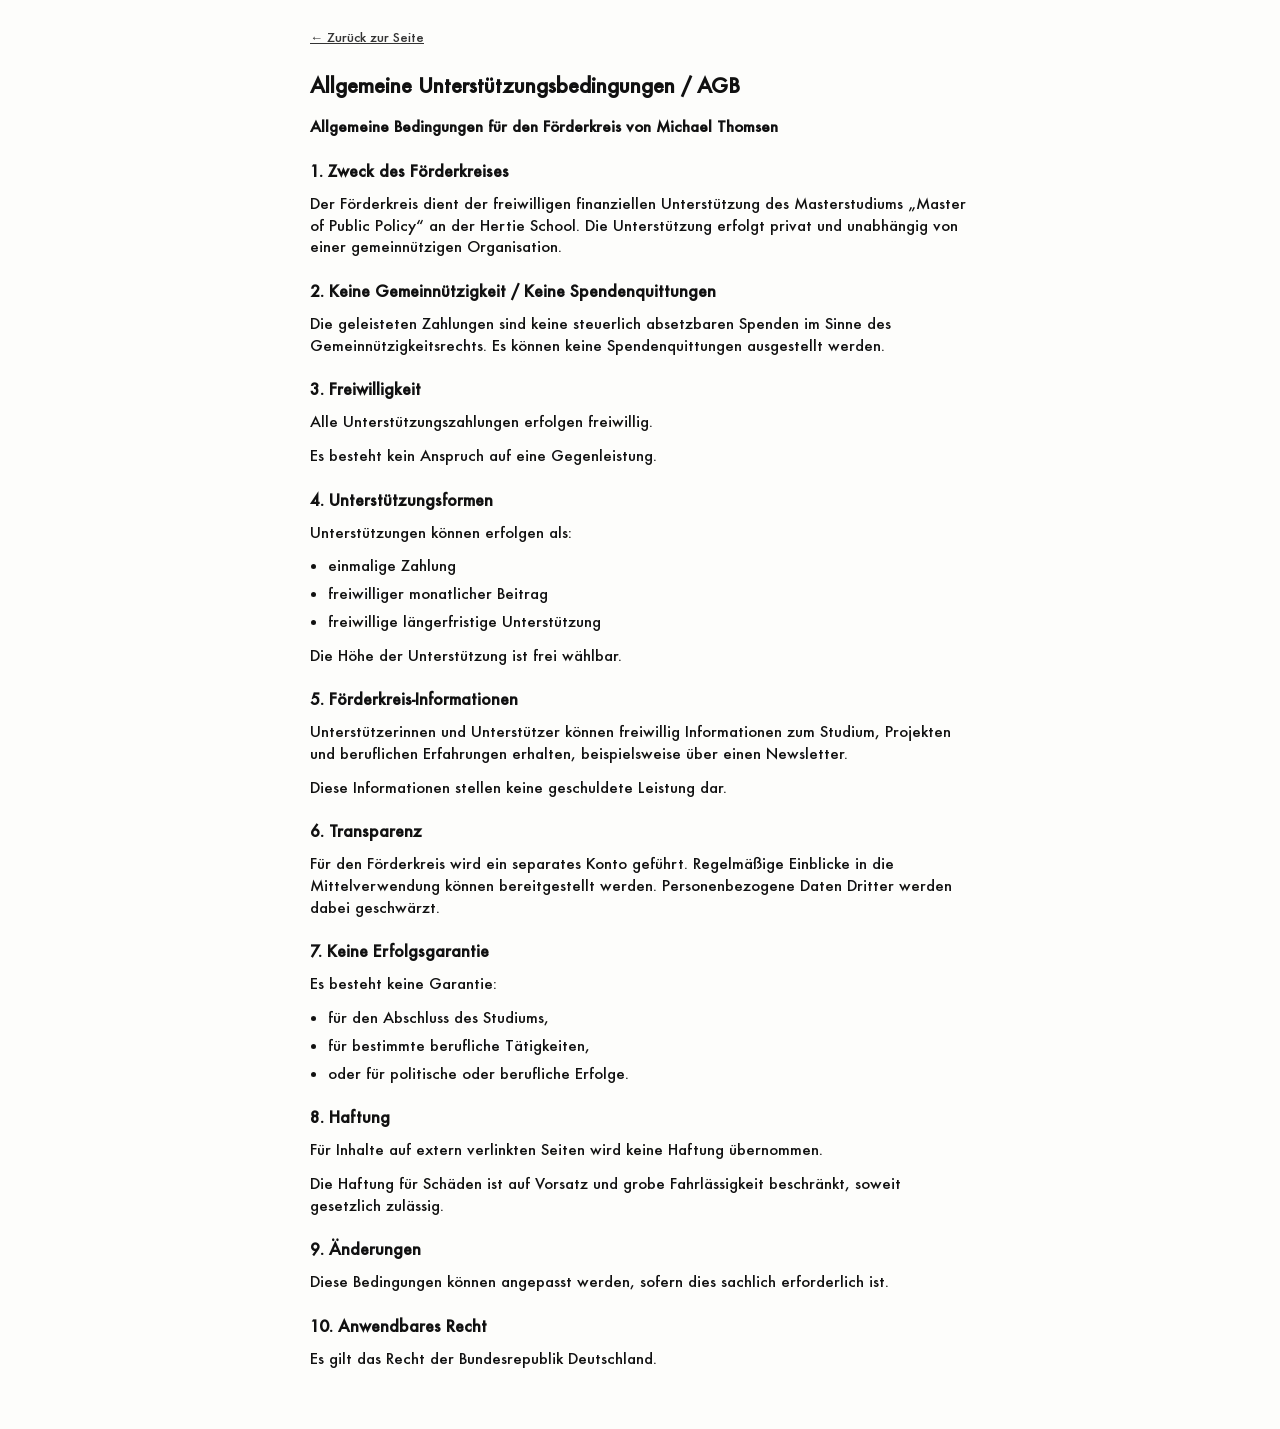
==== agb.html @ e691a9ce "Add donation panel layout with two-column footer and form toggles. Ships Fortschrittsbericht/finance" ====
<!doctype html>
<html lang="de">
<head>
  <meta charset="UTF-8" />
  <meta name="viewport" content="width=device-width, initial-scale=1.0" />
  <title>AGB – Förderkreis Michael Thomsen</title>
  <link rel="stylesheet" href="./css/legal.css" />
</head>
<body>
  <p class="back"><a href="./photoshop-text-preview.html">← Zurück zur Seite</a></p>
  <main>
    <h1>Allgemeine Unterstützungsbedingungen / AGB</h1>
    <p><strong>Allgemeine Bedingungen für den Förderkreis von Michael Thomsen</strong></p>

    <h2>1. Zweck des Förderkreises</h2>
    <p>
      Der Förderkreis dient der freiwilligen finanziellen Unterstützung des Masterstudiums „Master of Public Policy“ an der Hertie School.
      Die Unterstützung erfolgt privat und unabhängig von einer gemeinnützigen Organisation.
    </p>

    <h2>2. Keine Gemeinnützigkeit / Keine Spendenquittungen</h2>
    <p>
      Die geleisteten Zahlungen sind keine steuerlich absetzbaren Spenden im Sinne des Gemeinnützigkeitsrechts.
      Es können keine Spendenquittungen ausgestellt werden.
    </p>

    <h2>3. Freiwilligkeit</h2>
    <p>Alle Unterstützungszahlungen erfolgen freiwillig.</p>
    <p>Es besteht kein Anspruch auf eine Gegenleistung.</p>

    <h2>4. Unterstützungsformen</h2>
    <p>Unterstützungen können erfolgen als:</p>
    <ul>
      <li>einmalige Zahlung</li>
      <li>freiwilliger monatlicher Beitrag</li>
      <li>freiwillige längerfristige Unterstützung</li>
    </ul>
    <p>Die Höhe der Unterstützung ist frei wählbar.</p>

    <h2>5. Förderkreis-Informationen</h2>
    <p>
      Unterstützerinnen und Unterstützer können freiwillig Informationen zum Studium, Projekten und beruflichen Erfahrungen erhalten,
      beispielsweise über einen Newsletter.
    </p>
    <p>Diese Informationen stellen keine geschuldete Leistung dar.</p>

    <h2>6. Transparenz</h2>
    <p>
      Für den Förderkreis wird ein separates Konto geführt. Regelmäßige Einblicke in die Mittelverwendung können bereitgestellt werden.
      Personenbezogene Daten Dritter werden dabei geschwärzt.
    </p>

    <h2>7. Keine Erfolgsgarantie</h2>
    <p>Es besteht keine Garantie:</p>
    <ul>
      <li>für den Abschluss des Studiums,</li>
      <li>für bestimmte berufliche Tätigkeiten,</li>
      <li>oder für politische oder berufliche Erfolge.</li>
    </ul>

    <h2>8. Haftung</h2>
    <p>Für Inhalte auf extern verlinkten Seiten wird keine Haftung übernommen.</p>
    <p>
      Die Haftung für Schäden ist auf Vorsatz und grobe Fahrlässigkeit beschränkt, soweit gesetzlich zulässig.
    </p>

    <h2>9. Änderungen</h2>
    <p>Diese Bedingungen können angepasst werden, sofern dies sachlich erforderlich ist.</p>

    <h2>10. Anwendbares Recht</h2>
    <p>Es gilt das Recht der Bundesrepublik Deutschland.</p>
  </main>
</body>
</html>
---- css/legal.css ----
@font-face {
  font-family: "Futura";
  src:
    local("Futura Medium"),
    url("../fonts/futura-medium.ttf") format("truetype");
  font-weight: 500;
  font-display: swap;
}

html {
  margin: 0;
  background: #fdfdfb;
  color: #111;
  font-family: "Futura", Arial, sans-serif;
  font-size: 15px;
  line-height: 1.45;
}

body {
  margin: 0 auto;
  max-width: 44rem;
  padding: 28px 18px 48px;
}

a {
  color: #333;
}

.back {
  font-size: 13px;
  margin-bottom: 24px;
}

h1 {
  font-size: 1.35rem;
  font-weight: 700;
  margin: 0 0 16px;
}

h2 {
  font-size: 1.05rem;
  font-weight: 700;
  margin: 22px 0 10px;
}

p {
  margin: 0 0 12px;
}

ul {
  margin: 0 0 12px;
  padding-left: 1.2rem;
}

li {
  margin-bottom: 6px;
}
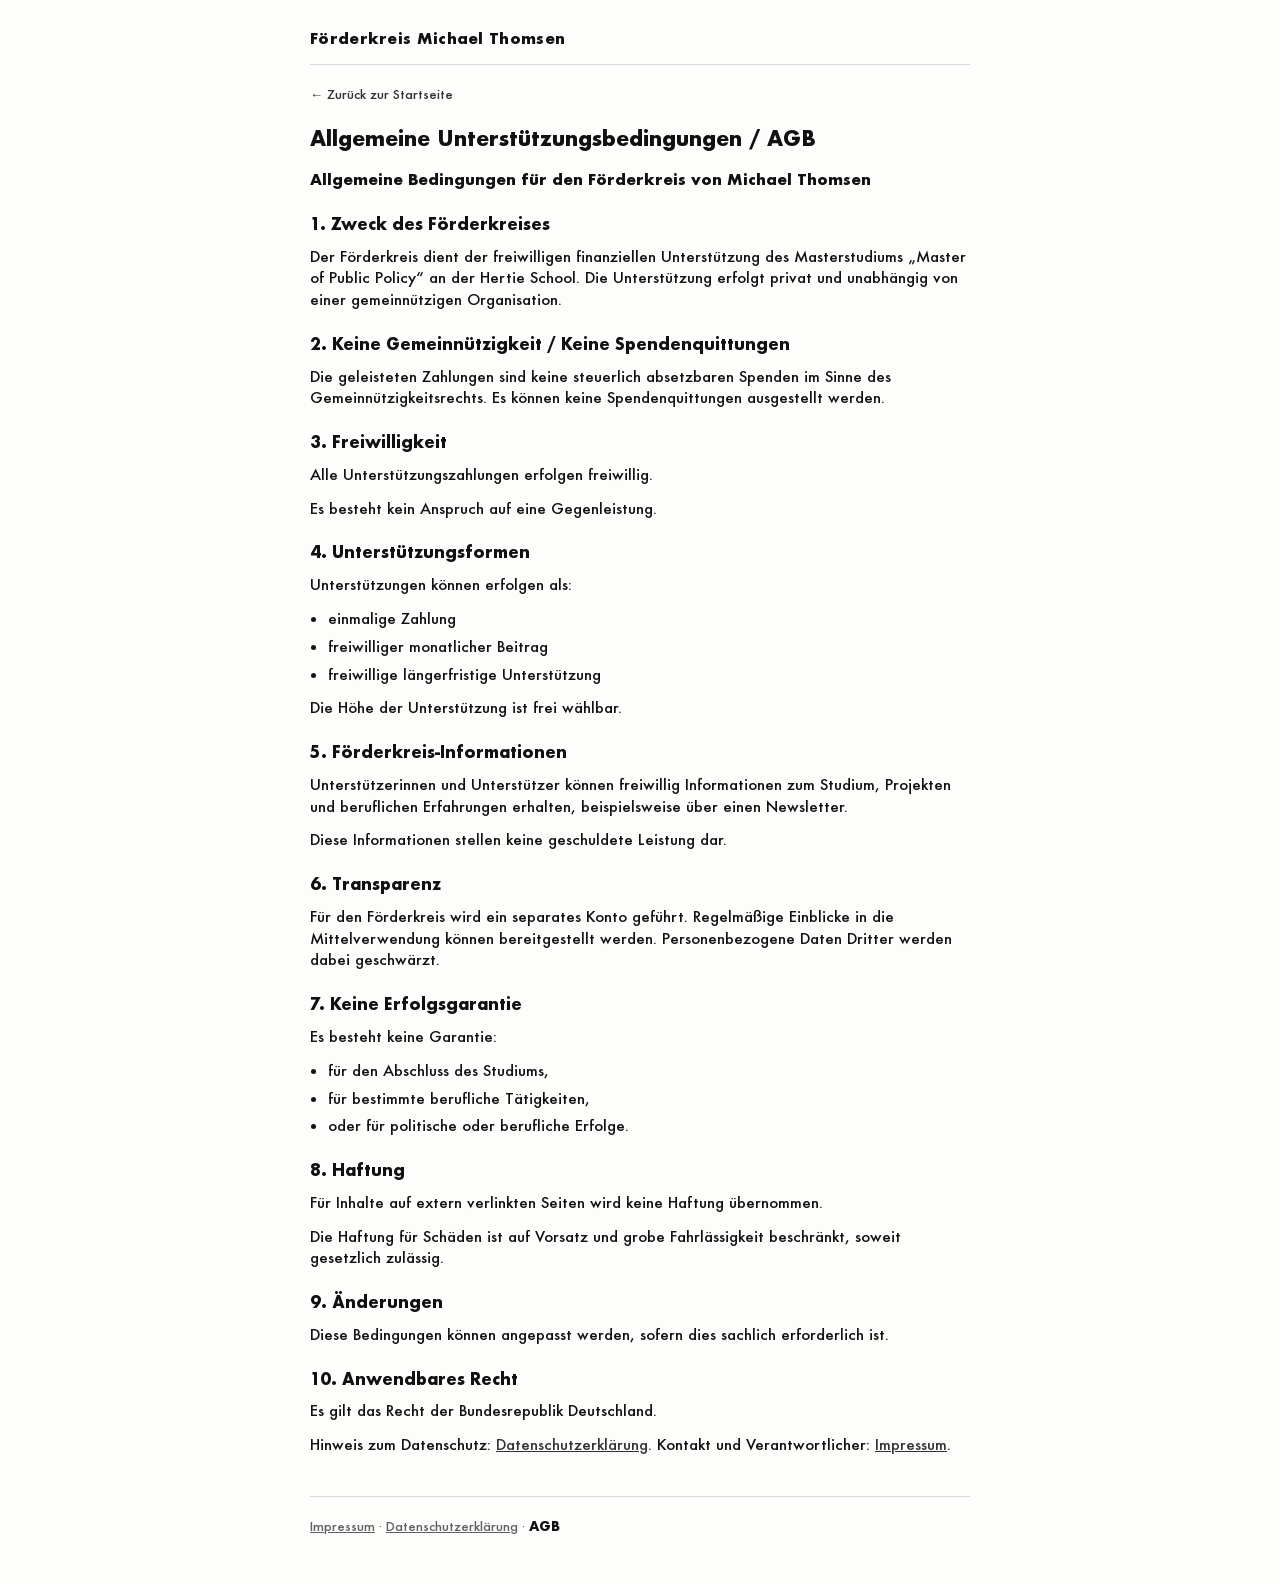
==== commit b6d3947b: "Fix side nav alignment, checkout modal, and donation panel interactions. Nav titles align to hero-bl" ====
--- a/agb.html
+++ b/agb.html
@@ -7,7 +7,10 @@
   <link rel="stylesheet" href="./css/legal.css" />
 </head>
 <body>
-  <p class="back"><a href="./photoshop-text-preview.html">← Zurück zur Seite</a></p>
+  <header class="legal-site-header">
+    <a class="legal-site-title" href="./">Förderkreis Michael Thomsen</a>
+  </header>
+  <p class="back"><a href="./">← Zurück zur Startseite</a></p>
   <main>
     <h1>Allgemeine Unterstützungsbedingungen / AGB</h1>
     <p><strong>Allgemeine Bedingungen für den Förderkreis von Michael Thomsen</strong></p>
@@ -69,6 +72,18 @@
 
     <h2>10. Anwendbares Recht</h2>
     <p>Es gilt das Recht der Bundesrepublik Deutschland.</p>
+
+    <p>
+      Hinweis zum Datenschutz: <a href="./datenschutz.html">Datenschutzerklärung</a>.
+      Kontakt und Verantwortlicher: <a href="./impressum.html">Impressum</a>.
+    </p>
   </main>
+  <footer class="legal-nav" aria-label="Rechtliches">
+    <a href="./impressum.html">Impressum</a>
+    <span aria-hidden="true"> · </span>
+    <a href="./datenschutz.html">Datenschutzerklärung</a>
+    <span aria-hidden="true"> · </span>
+    <a href="./agb.html" aria-current="page">AGB</a>
+  </footer>
 </body>
 </html>
--- a/css/legal.css
+++ b/css/legal.css
@@ -1,9 +1,22 @@
+@import url("./german-hyphenation.css");
+
 @font-face {
   font-family: "Futura";
   src:
     local("Futura Medium"),
     url("../fonts/futura-medium.ttf") format("truetype");
   font-weight: 500;
+  font-style: normal;
+  font-display: swap;
+}
+
+@font-face {
+  font-family: "Futura";
+  src:
+    local("Futura Bold"),
+    url("../fonts/futura-bold.ttf") format("truetype");
+  font-weight: 700;
+  font-style: normal;
   font-display: swap;
 }
 
@@ -26,9 +39,39 @@
   color: #333;
 }
 
+.legal-site-header {
+  margin-bottom: 20px;
+  padding-bottom: 14px;
+  border-bottom: 1px solid #d8d8d8;
+}
+
+.legal-site-title {
+  color: #111;
+  font-size: 1rem;
+  font-weight: 700;
+  letter-spacing: 0.02em;
+  text-decoration: none;
+}
+
+.legal-site-title:hover {
+  color: #333;
+}
+
 .back {
   font-size: 13px;
-  margin-bottom: 24px;
+  margin: 0 0 20px;
+}
+
+.back a {
+  text-decoration: none;
+}
+
+.back a:hover {
+  text-decoration: underline;
+}
+
+main {
+  margin-bottom: 32px;
 }
 
 h1 {
@@ -55,3 +98,27 @@
 li {
   margin-bottom: 6px;
 }
+
+.legal-nav {
+  margin-top: 40px;
+  padding-top: 20px;
+  border-top: 1px solid #d8d8d8;
+  font-size: 13px;
+  line-height: 1.45;
+  color: #606060;
+}
+
+.legal-nav a {
+  color: #606060;
+  text-decoration: underline;
+}
+
+.legal-nav a:hover {
+  color: #111;
+}
+
+.legal-nav a[aria-current="page"] {
+  color: #111;
+  font-weight: 700;
+  text-decoration: none;
+}
